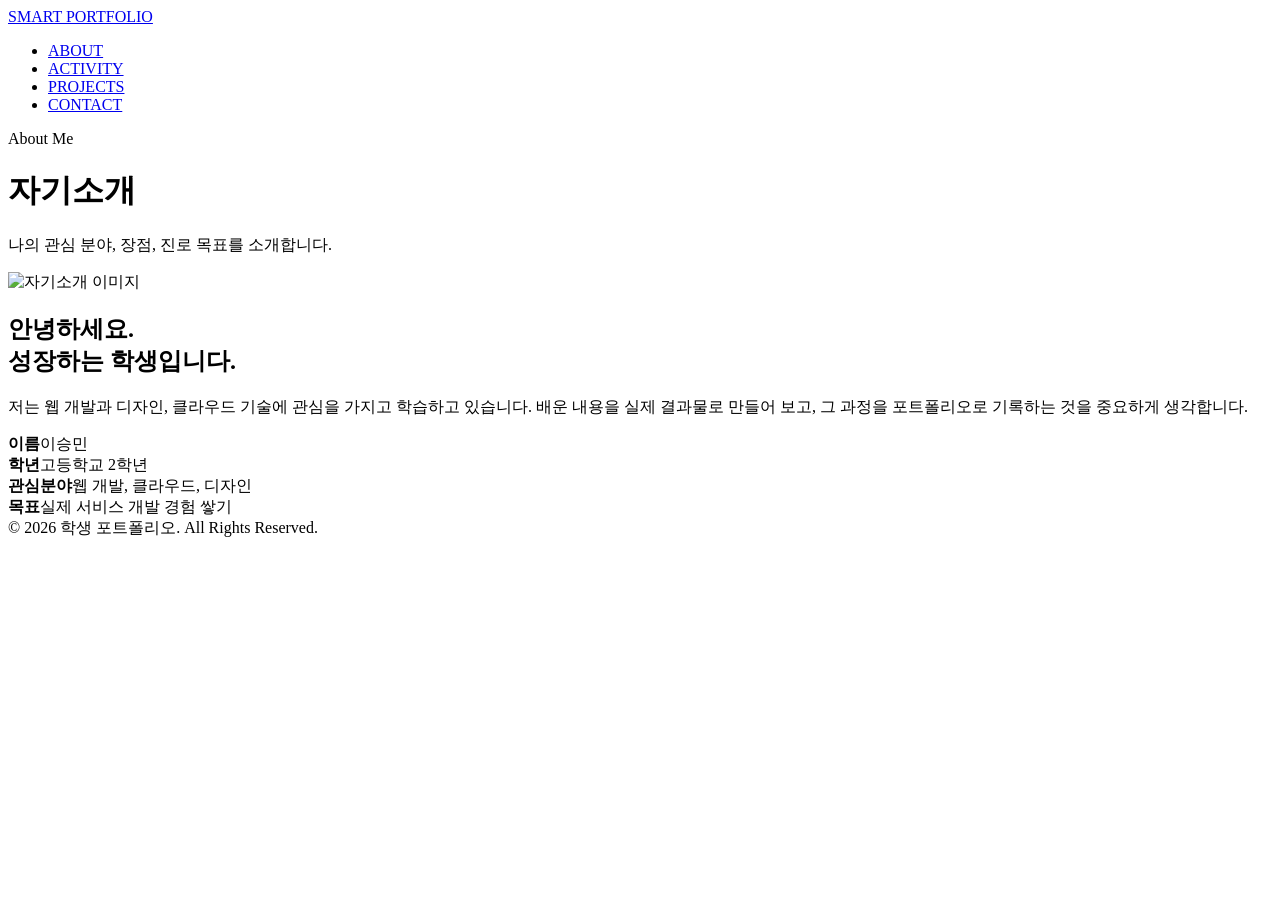
==== about.html @ 8119cd7f "Add files via upload" ====
<!DOCTYPE html>
<html lang="ko">
<head>
  <meta charset="UTF-8" />
  <meta name="viewport" content="width=device-width, initial-scale=1.0" />
  <title>자기소개 | 학생 포트폴리오</title>
  <link rel="stylesheet" href="css/style.css" />
</head>
<body>
  <header>
  <nav class="nav">
    <a href="index.html" class="logo">SMART PORTFOLIO</a>
    <ul class="menu">
      <li><a href="about.html" class="active">ABOUT</a></li>
      <li><a href="activity.html" class="">ACTIVITY</a></li>
      <li><a href="projects.html" class="">PROJECTS</a></li>
      <li><a href="contact.html" class="">CONTACT</a></li>
    </ul>
  </nav>
</header>
  <div class="page-title">
    <div class="page-title-inner">
      <p class="eyebrow">About Me</p>
      <h1>자기소개</h1>
      <p>나의 관심 분야, 장점, 진로 목표를 소개합니다.</p>
    </div>
  </div>

  <main>
    <section class="two-grid">
      <div class="detail-image">
        <img src="https://images.unsplash.com/photo-1522202176988-66273c2fd55f?q=80&w=1200&auto=format&fit=crop" alt="자기소개 이미지">
      </div>
      <div class="card">
        <h2 class="section-title">안녕하세요.<br>성장하는 학생입니다.</h2>
        <p class="lead">
          저는 웹 개발과 디자인, 클라우드 기술에 관심을 가지고 학습하고 있습니다. 배운 내용을 실제 결과물로 만들어 보고, 그 과정을 포트폴리오로 기록하는 것을 중요하게 생각합니다.
        </p>
        <div class="info-list">
          <div class="info-item"><strong>이름</strong><span>이승민</span></div>
          <div class="info-item"><strong>학년</strong><span>고등학교 2학년</span></div>
          <div class="info-item"><strong>관심분야</strong><span>웹 개발, 클라우드, 디자인</span></div>
          <div class="info-item"><strong>목표</strong><span>실제 서비스 개발 경험 쌓기</span></div>
        </div>
      </div>
    </section>
  </main>
  <footer>
  © 2026 학생 포트폴리오. All Rights Reserved.
</footer>
</body>
</html>
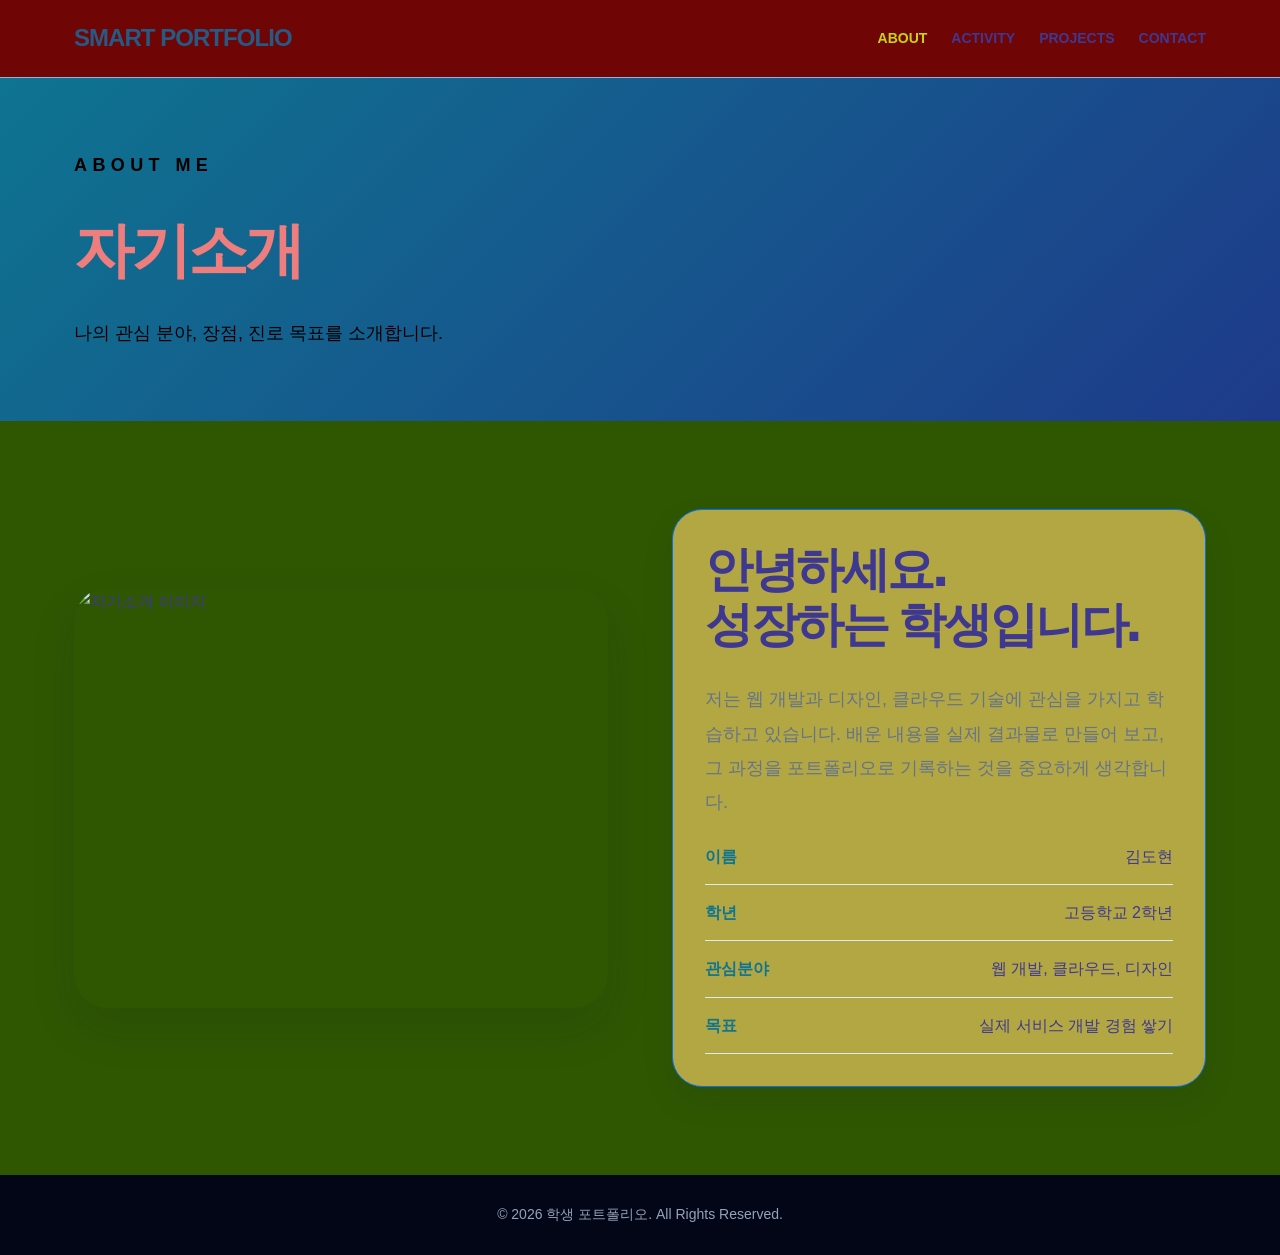
==== commit b28da578: "Add files via upload" ====
--- a/about.html
+++ b/about.html
@@ -37,7 +37,7 @@
           저는 웹 개발과 디자인, 클라우드 기술에 관심을 가지고 학습하고 있습니다. 배운 내용을 실제 결과물로 만들어 보고, 그 과정을 포트폴리오로 기록하는 것을 중요하게 생각합니다.
         </p>
         <div class="info-list">
-          <div class="info-item"><strong>이름</strong><span>이승민</span></div>
+          <div class="info-item"><strong>이름</strong><span>김도현</span></div>
           <div class="info-item"><strong>학년</strong><span>고등학교 2학년</span></div>
           <div class="info-item"><strong>관심분야</strong><span>웹 개발, 클라우드, 디자인</span></div>
           <div class="info-item"><strong>목표</strong><span>실제 서비스 개발 경험 쌓기</span></div>
--- a/css/style.css
+++ b/css/style.css
@@ -0,0 +1,549 @@
+* {
+  box-sizing: border-box;
+  margin: 0;
+  padding: 0;
+}
+
+html {
+  scroll-behavior: smooth;
+}
+
+body {
+  font-family: "Noto Sans KR", "Pretendard", Arial, sans-serif;
+  background: #2f5702;
+  color: #3e3891;
+  line-height: 1.7;
+}
+
+a {
+  color: inherit;
+  text-decoration: none;
+}
+
+img {
+  display: block;
+  width: 100%;
+}
+
+header {
+  position: sticky;
+  top: 0;
+  z-index: 50;
+  background: rgb(112, 5, 5);
+  backdrop-filter: blur(14px);
+  border-bottom: 1px solid #8eb3e2;
+}
+
+.nav {
+  max-width: 1180px;
+  margin: 0 auto;
+  padding: 18px 24px;
+  display: flex;
+  justify-content: space-between;
+  align-items: center;
+  gap: 24px;
+}
+
+.logo {
+  font-size: 24px;
+  font-weight: 900;
+  color: #255a85;
+  letter-spacing: -0.04em;
+}
+
+.menu {
+  display: flex;
+  gap: 24px;
+  list-style: none;
+  font-size: 14px;
+  font-weight: 800;
+}
+
+.menu a:hover,
+.menu a.active {
+  color: #c7d411;
+}
+
+.hero {
+  position: relative;
+  overflow: hidden;
+  background: linear-gradient(135deg, #0e7490, #1e3a8a);
+  color: rgb(48, 3, 3);
+}
+
+.hero::before {
+  content: "";
+  position: absolute;
+  width: 420px;
+  height: 420px;
+  border-radius: 999px;
+  background: rgba(34, 211, 238, 0.28);
+  filter: blur(70px);
+  right: 10%;
+  top: 15%;
+}
+
+.hero-inner {
+  position: relative;
+  max-width: 1180px;
+  margin: 0 auto;
+  padding: 110px 24px;
+  display: grid;
+  grid-template-columns: 1.05fr 0.95fr;
+  gap: 72px;
+  align-items: center;
+}
+
+.eyebrow {
+  color: #a5f3fc;
+  text-transform: uppercase;
+  letter-spacing: 0.3em;
+  font-size: 14px;
+  font-weight: 800;
+  margin-bottom: 20px;
+}
+
+.hero h1 {
+  font-size: clamp(44px, 7vw, 76px);
+  line-height: 1.05;
+  font-weight: 950;
+  letter-spacing: -0.06em;
+  margin-bottom: 28px;
+}
+
+.hero-desc {
+  max-width: 560px;
+  color: #ac48af;
+  font-size: 19px;
+  margin-bottom: 40px;
+}
+
+.button-group {
+  display: flex;
+  flex-wrap: wrap;
+  gap: 14px;
+}
+
+.btn {
+  display: inline-flex;
+  align-items: center;
+  justify-content: center;
+  padding: 15px 25px;
+  border-radius: 18px;
+  font-weight: 900;
+  transition: 0.25s ease;
+  border: 1px solid transparent;
+}
+
+.btn-primary {
+  background: rgb(160, 17, 17);
+  color: #3a6674;
+  box-shadow: 0 16px 32px rgba(15, 23, 42, 0.24);
+}
+
+.btn-dark {
+  background: #0f172a;
+  color: rgb(71, 18, 95);
+}
+
+.btn-secondary {
+  border-color: rgba(148, 16, 16, 0.36);
+  color: rgb(10, 90, 21);
+}
+
+.btn-outline {
+  border-color: #43648d;
+  color: #3e7fe0;
+  background: rgb(136, 75, 75);
+}
+
+.btn:hover {
+  transform: translateY(-3px);
+}
+
+.hero-card {
+  position: relative;
+  max-width: 430px;
+  margin: 0 auto;
+  padding: 24px;
+  border-radius: 42px;
+  background: rgba(250, 0, 0, 0.12);
+  border: 1px solid rgba(255, 0, 0, 0.24);
+  backdrop-filter: blur(20px);
+  box-shadow: 0 30px 80px rgba(15, 23, 42, 0.28);
+}
+
+.hero-card img {
+  height: 500px;
+  object-fit: cover;
+  border-radius: 30px;
+}
+
+.page-title {
+  background: linear-gradient(135deg, #0e7490, #1e3a8a);
+  color: rgb(238, 125, 125);
+}
+
+.page-title-inner {
+  max-width: 1180px;
+  margin: 0 auto;
+  padding: 72px 24px;
+}
+
+.page-title h1 {
+  font-size: clamp(38px, 5vw, 60px);
+  font-weight: 950;
+  letter-spacing: -0.05em;
+  margin-bottom: 16px;
+}
+
+.page-title p {
+  color: #000000;
+  font-size: 18px;
+}
+
+main section,
+.section {
+  max-width: 1180px;
+  margin: 0 auto;
+  padding: 88px 24px;
+}
+
+.section-kicker {
+  color: #0e7490;
+  text-transform: uppercase;
+  letter-spacing: 0.22em;
+  font-size: 14px;
+  font-weight: 900;
+  margin-bottom: 14px;
+}
+
+.section-title {
+  font-size: clamp(32px, 4vw, 48px);
+  font-weight: 950;
+  line-height: 1.15;
+  letter-spacing: -0.05em;
+  margin-bottom: 30px;
+}
+
+.lead {
+  color: #475569;
+  font-size: 18px;
+  line-height: 1.9;
+}
+
+.about-grid,
+.two-grid {
+  display: grid;
+  grid-template-columns: 1fr 1fr;
+  gap: 64px;
+  align-items: center;
+}
+
+.card {
+  background: rgb(179, 167, 67);
+  border: 1px solid #006eff;
+  border-radius: 30px;
+  padding: 32px;
+  box-shadow: 0 14px 34px rgba(15, 23, 42, 0.08);
+}
+
+.stat-grid {
+  display: grid;
+  grid-template-columns: 1fr 1fr;
+  gap: 18px;
+}
+
+.stat-card {
+  padding: 32px;
+  border-radius: 30px;
+  background: rgb(29, 138, 65);
+  border: 1px solid #ff97f1;
+  box-shadow: 0 14px 34px rgba(15, 23, 42, 0.08);
+}
+
+.stat-card.dark {
+  background: #0f172a;
+  color: rgb(20, 20, 20);
+}
+
+.stat-card.accent {
+  grid-column: 1 / -1;
+  background: #e99797;
+  color: rgb(39, 31, 31);
+}
+
+.stat-number {
+  font-size: 52px;
+  line-height: 1;
+  font-weight: 950;
+  color: #0e7490;
+  margin-bottom: 12px;
+}
+
+.stat-card.dark .stat-number,
+.stat-card.accent .stat-number {
+  color: white;
+}
+
+.stat-label {
+  color: #0062eb;
+  font-weight: 800;
+}
+
+.stat-card.dark .stat-label,
+.stat-card.accent .stat-label {
+  color: #a8e4ab;
+}
+
+.skills-wrap {
+  max-width: none;
+  background: white;
+  border-top: 1px solid #e2e8f0;
+  border-bottom: 1px solid #e2e8f0;
+}
+
+.skills-inner {
+  max-width: 1180px;
+  margin: 0 auto;
+  padding: 88px 24px;
+}
+
+.skills-list {
+  display: flex;
+  flex-wrap: wrap;
+  gap: 16px;
+  margin-top: 40px;
+}
+
+.skill {
+  padding: 15px 24px;
+  border-radius: 18px;
+  background: #f1f5f9;
+  color: #1e293b;
+  font-size: 18px;
+  font-weight: 900;
+  box-shadow: 0 8px 18px rgba(15, 23, 42, 0.05);
+  transition: 0.25s ease;
+}
+
+.skill:hover {
+  background: #0e7490;
+  color: white;
+  transform: translateY(-3px);
+}
+
+.project-grid,
+.activity-grid {
+  display: grid;
+  grid-template-columns: repeat(3, 1fr);
+  gap: 28px;
+  margin-top: 50px;
+}
+
+.project-card {
+  overflow: hidden;
+  border-radius: 34px;
+  background: white;
+  border: 1px solid #e2e8f0;
+  box-shadow: 0 18px 40px rgba(15, 23, 42, 0.08);
+  transition: 0.3s ease;
+}
+
+.project-card:hover {
+  transform: translateY(-8px);
+  box-shadow: 0 28px 60px rgba(15, 23, 42, 0.14);
+}
+
+.project-card img {
+  height: 250px;
+  object-fit: cover;
+}
+
+.project-body {
+  padding: 30px;
+}
+
+.project-body h3,
+.card h3 {
+  font-size: 24px;
+  line-height: 1.3;
+  letter-spacing: -0.04em;
+  margin-bottom: 16px;
+}
+
+.project-body p,
+.card p {
+  color: #64748b;
+  margin-bottom: 24px;
+}
+
+.project-link {
+  color: #0e7490;
+  font-weight: 950;
+}
+
+.info-list {
+  display: grid;
+  gap: 14px;
+  margin-top: 24px;
+}
+
+.info-item {
+  display: flex;
+  justify-content: space-between;
+  gap: 16px;
+  padding-bottom: 14px;
+  border-bottom: 1px solid #e2e8f0;
+}
+
+.info-item strong {
+  color: #0e7490;
+  min-width: 110px;
+}
+
+.timeline {
+  display: grid;
+  gap: 18px;
+  margin-top: 40px;
+}
+
+.timeline-item {
+  background: white;
+  border-left: 6px solid #0e7490;
+  border-radius: 22px;
+  padding: 26px;
+  border-top: 1px solid #e2e8f0;
+  border-right: 1px solid #e2e8f0;
+  border-bottom: 1px solid #e2e8f0;
+  box-shadow: 0 12px 28px rgba(15, 23, 42, 0.06);
+}
+
+.timeline-item span {
+  display: inline-block;
+  color: #0e7490;
+  font-weight: 900;
+  margin-bottom: 8px;
+}
+
+.detail-image {
+  border-radius: 34px;
+  overflow: hidden;
+  box-shadow: 0 20px 46px rgba(15, 23, 42, 0.12);
+}
+
+.detail-image img {
+  height: 420px;
+  object-fit: cover;
+}
+
+.badge-list {
+  display: flex;
+  flex-wrap: wrap;
+  gap: 10px;
+  margin: 22px 0;
+}
+
+.badge {
+  background: #e0f2fe;
+  color: #075985;
+  border-radius: 999px;
+  padding: 8px 14px;
+  font-weight: 900;
+  font-size: 14px;
+}
+
+.contact {
+  max-width: none;
+  background: #0f172a;
+  color: white;
+}
+
+.contact-inner {
+  max-width: 1180px;
+  margin: 0 auto;
+  padding: 88px 24px;
+  text-align: center;
+}
+
+.contact .section-title {
+  margin-bottom: 24px;
+}
+
+.contact p {
+  color: #cbd5e1;
+  max-width: 680px;
+  margin: 0 auto 38px;
+  font-size: 18px;
+}
+
+footer {
+  background: #020617;
+  color: #94a3b8;
+  text-align: center;
+  padding: 28px 16px;
+  font-size: 14px;
+}
+
+@media (max-width: 900px) {
+  .hero-inner,
+  .about-grid,
+  .two-grid,
+  .project-grid,
+  .activity-grid {
+    grid-template-columns: 1fr;
+  }
+
+  .hero-inner {
+    padding: 80px 24px;
+  }
+
+  .hero-card img {
+    height: 420px;
+  }
+
+  .menu {
+    gap: 14px;
+    flex-wrap: wrap;
+    justify-content: flex-end;
+  }
+}
+
+@media (max-width: 560px) {
+  .nav {
+    align-items: flex-start;
+    flex-direction: column;
+  }
+
+  .menu {
+    justify-content: flex-start;
+  }
+
+  .hero-inner,
+  main section,
+  .section,
+  .skills-inner,
+  .contact-inner,
+  .page-title-inner {
+    padding-left: 18px;
+    padding-right: 18px;
+  }
+
+  .hero-card img,
+  .detail-image img {
+    height: 340px;
+  }
+
+  .stat-grid {
+    grid-template-columns: 1fr;
+  }
+
+  .stat-card.accent {
+    grid-column: auto;
+  }
+
+  .info-item {
+    flex-direction: column;
+    gap: 4px;
+  }
+}
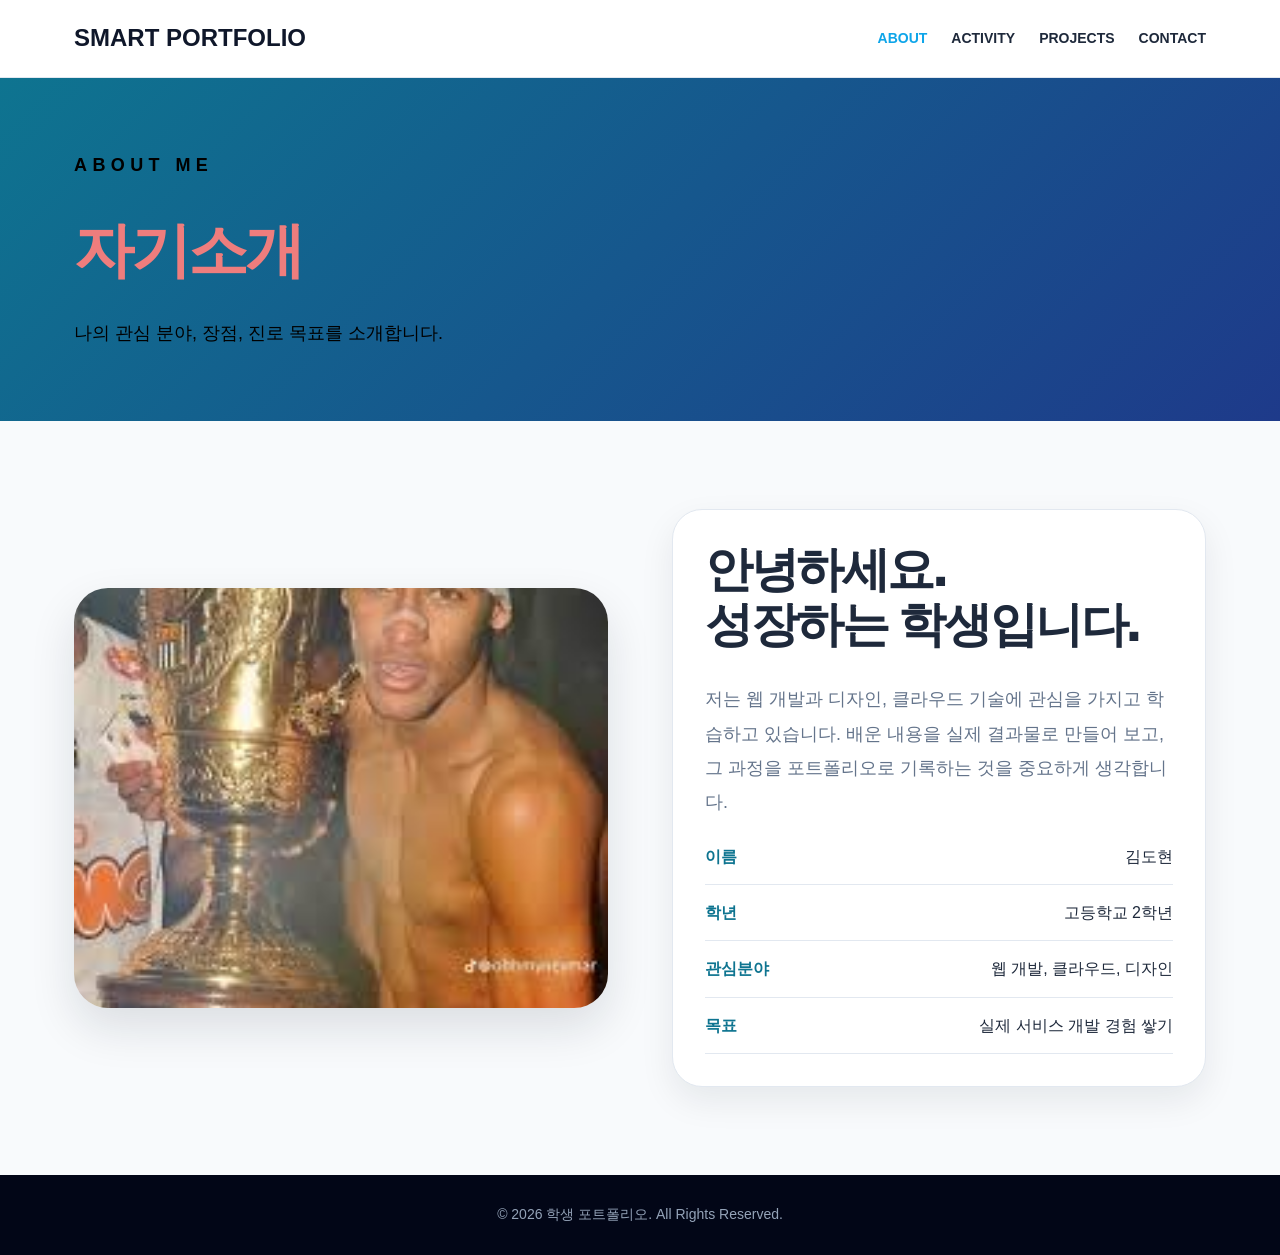
==== commit 21258a75: "Update about.html" ====
--- a/about.html
+++ b/about.html
@@ -29,7 +29,7 @@
   <main>
     <section class="two-grid">
       <div class="detail-image">
-        <img src="https://images.unsplash.com/photo-1522202176988-66273c2fd55f?q=80&w=1200&auto=format&fit=crop" alt="자기소개 이미지">
+        <img src="images/01.jpg" alt="자기소개 이미지">
       </div>
       <div class="card">
         <h2 class="section-title">안녕하세요.<br>성장하는 학생입니다.</h2>
--- a/css/style.css
+++ b/css/style.css
@@ -10,8 +10,8 @@
 
 body {
   font-family: "Noto Sans KR", "Pretendard", Arial, sans-serif;
-  background: #2f5702;
-  color: #3e3891;
+  background: #f8fafc;
+  color: #1e293b;
   line-height: 1.7;
 }
 
@@ -29,9 +29,9 @@
   position: sticky;
   top: 0;
   z-index: 50;
-  background: rgb(112, 5, 5);
+  background: rgba(255,255,255,0.95);
   backdrop-filter: blur(14px);
-  border-bottom: 1px solid #8eb3e2;
+  border-bottom: 1px solid #e2e8f0;
 }
 
 .nav {
@@ -47,8 +47,7 @@
 .logo {
   font-size: 24px;
   font-weight: 900;
-  color: #255a85;
-  letter-spacing: -0.04em;
+  color: #0f172a;
 }
 
 .menu {
@@ -61,14 +60,16 @@
 
 .menu a:hover,
 .menu a.active {
-  color: #c7d411;
+  color: #0ea5e9;
 }
 
 .hero {
-  position: relative;
-  overflow: hidden;
-  background: linear-gradient(135deg, #0e7490, #1e3a8a);
-  color: rgb(48, 3, 3);
+  background: linear-gradient(
+    135deg,
+    #0f172a,
+    #1e3a8a
+  );
+  color: white;
 }
 
 .hero::before {
@@ -112,12 +113,8 @@
 }
 
 .hero-desc {
-  max-width: 560px;
-  color: #ac48af;
-  font-size: 19px;
-  margin-bottom: 40px;
-}
-
+  color: #cbd5e1;
+}
 .button-group {
   display: flex;
   flex-wrap: wrap;
@@ -136,25 +133,24 @@
 }
 
 .btn-primary {
-  background: rgb(160, 17, 17);
-  color: #3a6674;
-  box-shadow: 0 16px 32px rgba(15, 23, 42, 0.24);
+  background: #0ea5e9;
+  color: white;
 }
 
 .btn-dark {
   background: #0f172a;
-  color: rgb(71, 18, 95);
+  color: white;
 }
 
 .btn-secondary {
-  border-color: rgba(148, 16, 16, 0.36);
-  color: rgb(10, 90, 21);
+  border: 1px solid #0ea5e9;
+  color: #0ea5e9;
 }
 
 .btn-outline {
-  border-color: #43648d;
-  color: #3e7fe0;
-  background: rgb(136, 75, 75);
+  border: 1px solid #94a3b8;
+  color: #334155;
+  background: white;
 }
 
 .btn:hover {
@@ -241,13 +237,12 @@
 }
 
 .card {
-  background: rgb(179, 167, 67);
-  border: 1px solid #006eff;
+  background: white;
+  border: 1px solid #e2e8f0;
   border-radius: 30px;
   padding: 32px;
   box-shadow: 0 14px 34px rgba(15, 23, 42, 0.08);
 }
-
 .stat-grid {
   display: grid;
   grid-template-columns: 1fr 1fr;
@@ -257,19 +252,19 @@
 .stat-card {
   padding: 32px;
   border-radius: 30px;
-  background: rgb(29, 138, 65);
+  background: rgb(84, 87, 192);
   border: 1px solid #ff97f1;
   box-shadow: 0 14px 34px rgba(15, 23, 42, 0.08);
 }
 
 .stat-card.dark {
-  background: #0f172a;
-  color: rgb(20, 20, 20);
+  background: #223f82;
+  color: rgb(51, 126, 211);
 }
 
 .stat-card.accent {
   grid-column: 1 / -1;
-  background: #e99797;
+  background: #7aa9de;
   color: rgb(39, 31, 31);
 }
 
@@ -277,7 +272,7 @@
   font-size: 52px;
   line-height: 1;
   font-weight: 950;
-  color: #0e7490;
+  color: #ffffff;
   margin-bottom: 12px;
 }
 
@@ -287,18 +282,18 @@
 }
 
 .stat-label {
-  color: #0062eb;
+  color: #ffffff;
   font-weight: 800;
 }
 
 .stat-card.dark .stat-label,
 .stat-card.accent .stat-label {
-  color: #a8e4ab;
+  color: #ffffff;
 }
 
 .skills-wrap {
   max-width: none;
-  background: white;
+  background: rgb(60, 180, 188);
   border-top: 1px solid #e2e8f0;
   border-bottom: 1px solid #e2e8f0;
 }
@@ -379,7 +374,7 @@
 }
 
 .project-link {
-  color: #0e7490;
+  color: #000000;
   font-weight: 950;
 }
 
